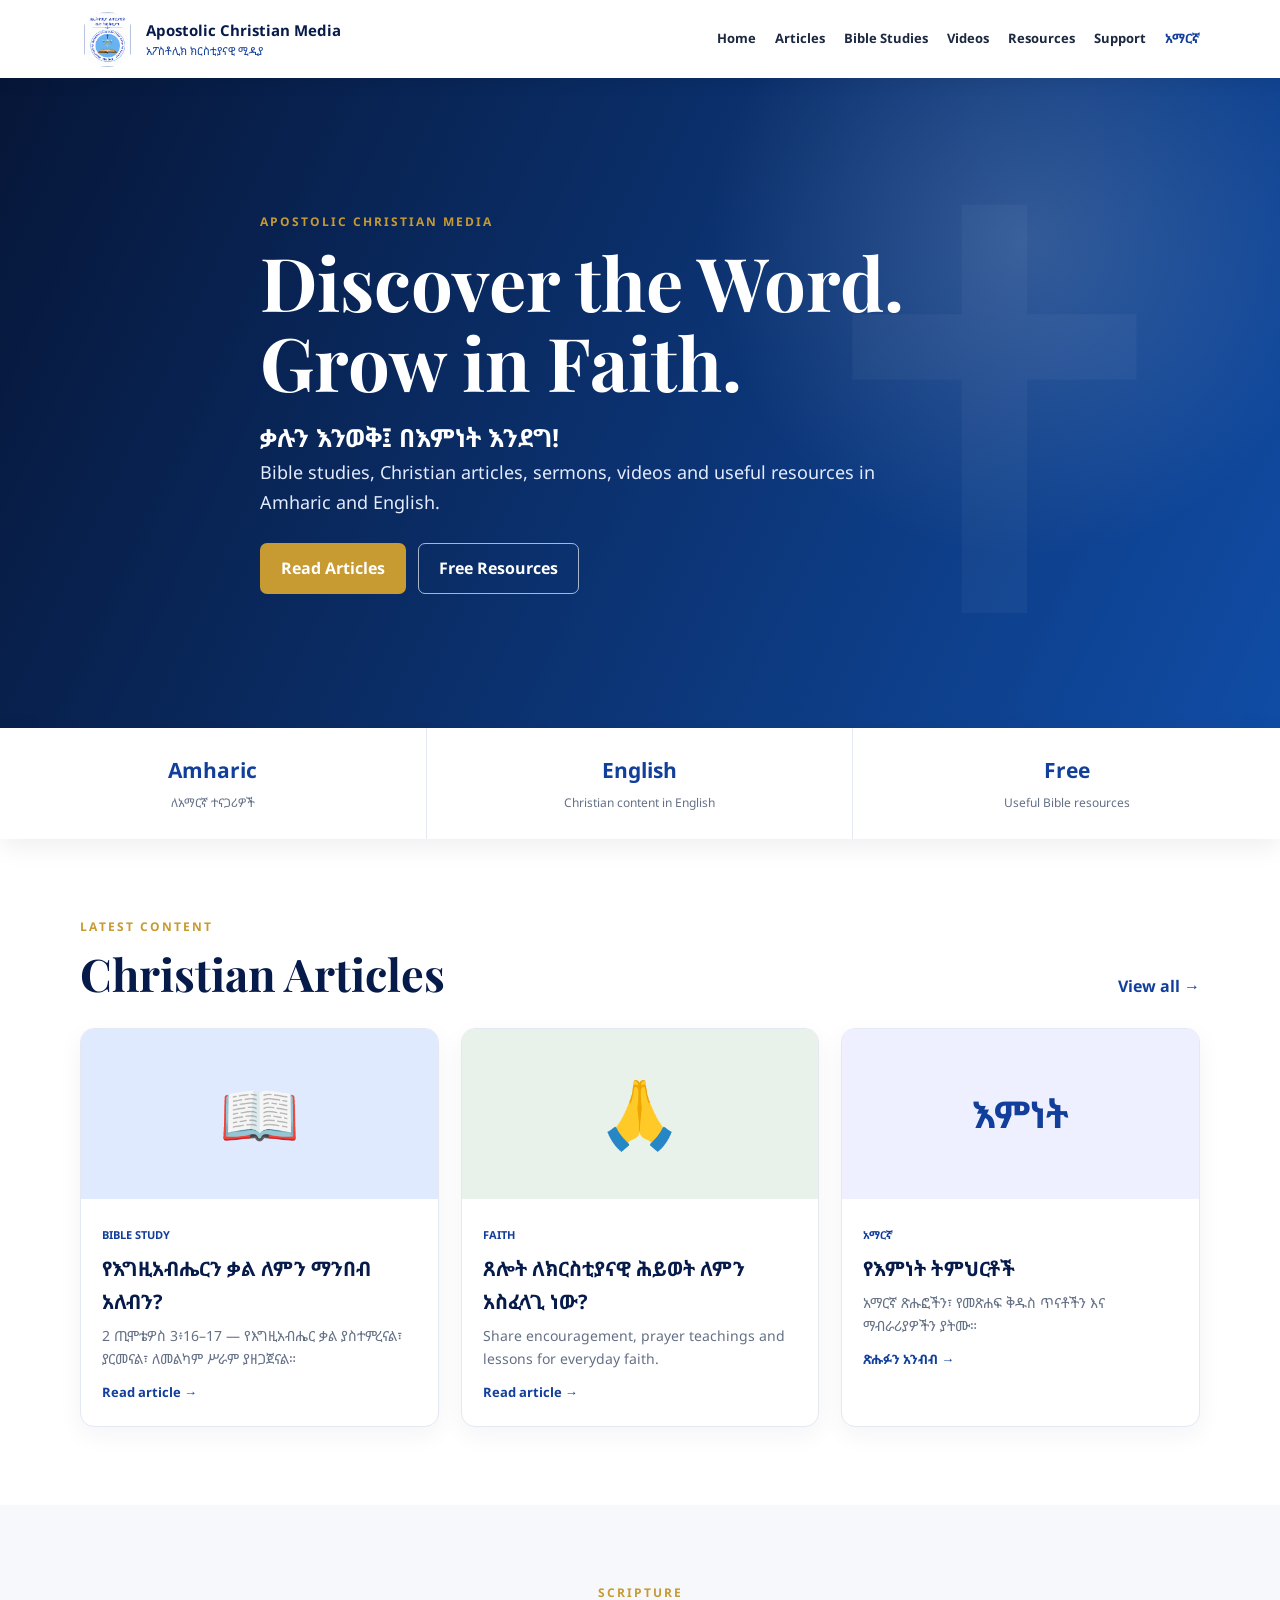
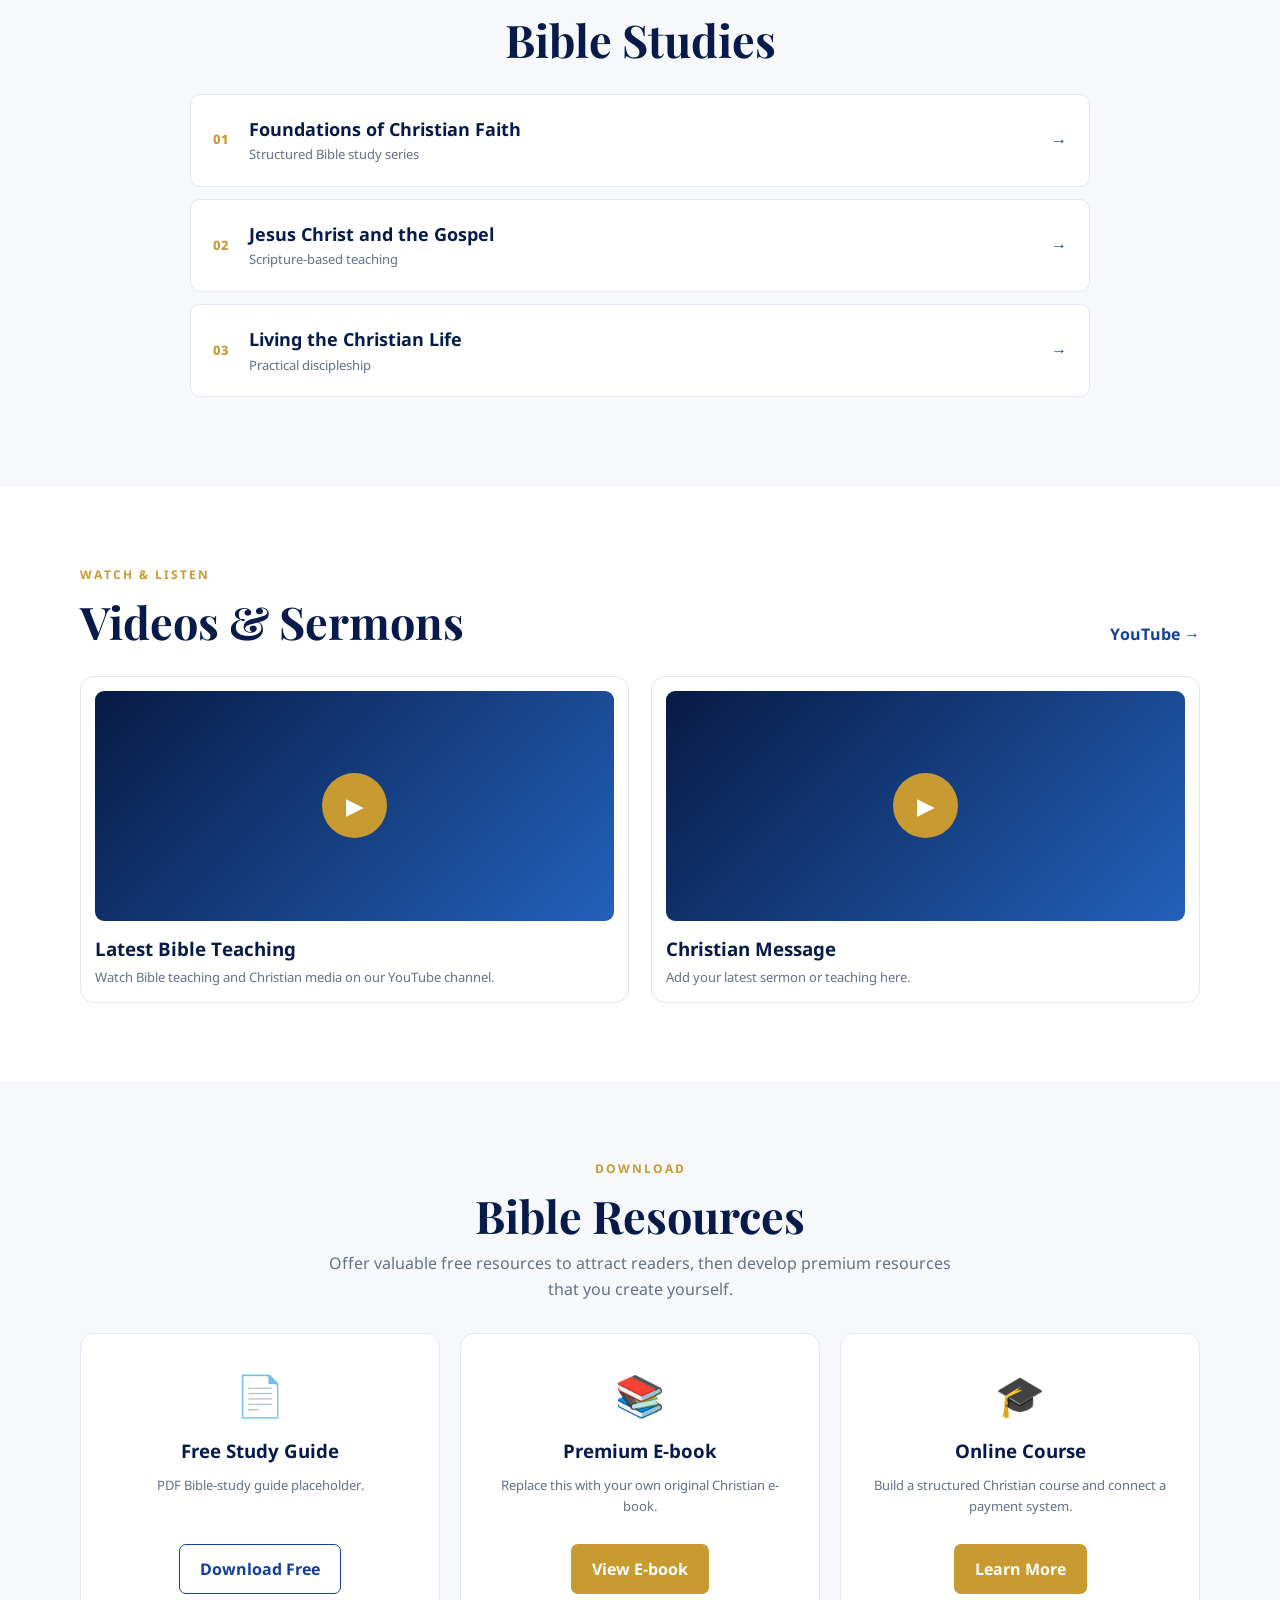
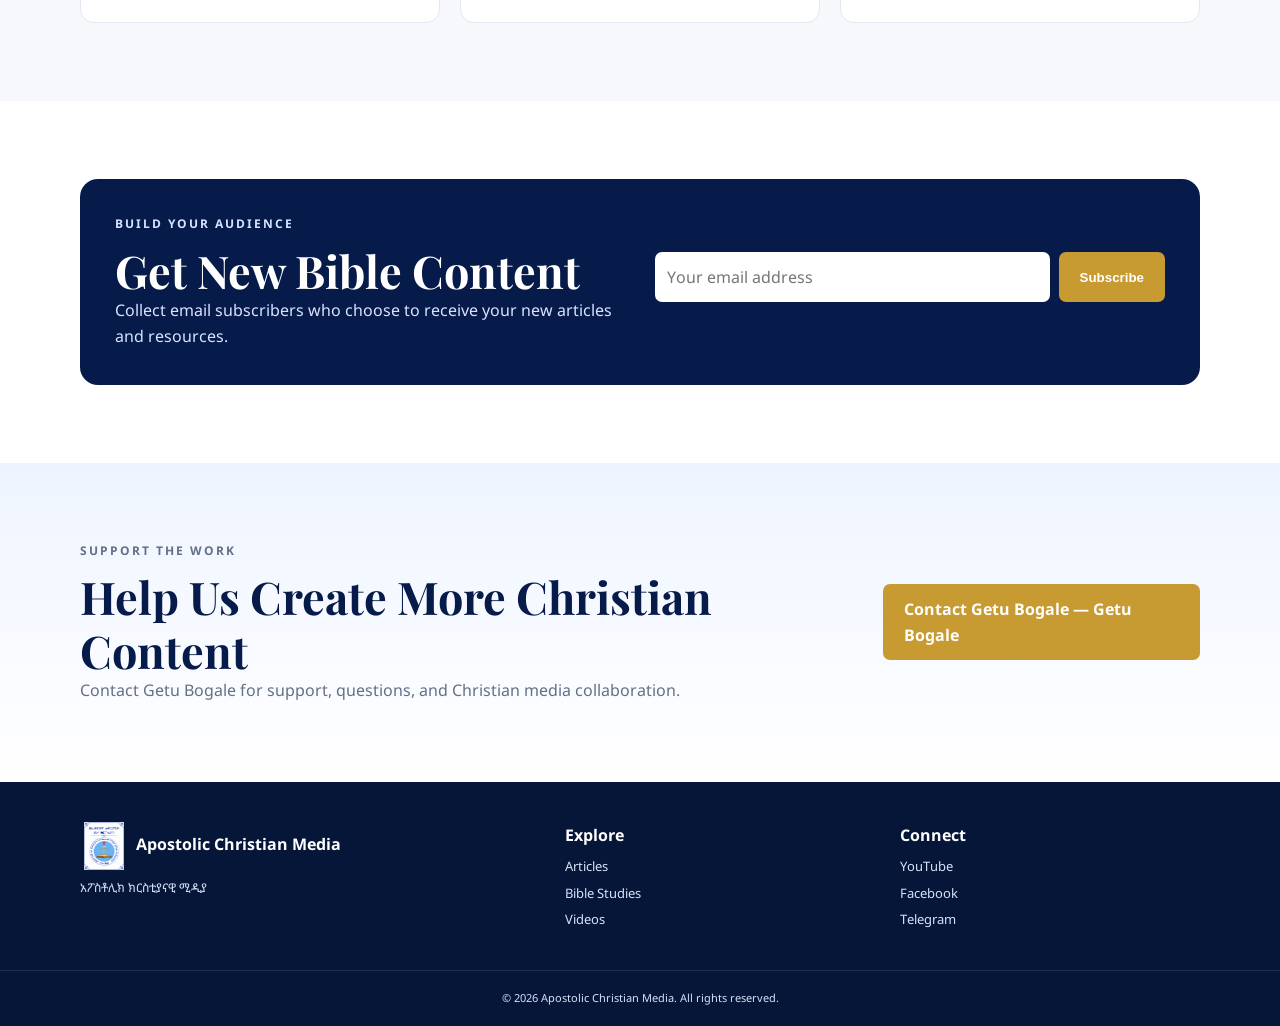
==== index.html @ f9a03802 "Update index.html" ====
<!DOCTYPE html>
<html lang="en">
<head>
  <meta charset="UTF-8">
  <meta name="viewport" content="width=device-width, initial-scale=1.0">
  <meta name="description" content="Apostolic Christian Media — Amharic and English Bible studies, Christian articles, sermons and resources.">
  <title>Apostolic Christian Media | አፖስቶሊክ ክርስቲያናዊ ሚዲያ</title>
  <link rel="stylesheet" href="style.css">
</head>
<body>
<header class="header">
  <div class="container nav-wrap">
    <a class="brand" href="#home">
      <img src="logo.png" alt="Apostolic Christian Media logo">
      <span><strong>Apostolic Christian Media</strong><small>አፖስቶሊክ ክርስቲያናዊ ሚዲያ</small></span>
    </a>
    <button class="menu-btn" aria-label="Open menu">☰</button>
    <nav class="nav">
      <a href="#home">Home</a>
      <a href="#articles">Articles</a>
      <a href="#studies">Bible Studies</a>
      <a href="#videos">Videos</a>
      <a href="#resources">Resources</a>
      <a href="#support">Support</a>
      <button id="langBtn" class="lang-btn">አማርኛ</button>
    </nav>
  </div>
</header>

<main>
<section id="home" class="hero">
  <div class="hero-shade"></div>
  <div class="container hero-content">
    <p class="eyebrow">APOSTOLIC CHRISTIAN MEDIA</p>
    <h1>Discover the Word.<br>Grow in Faith.</h1>
    <p class="amharic">ቃሉን እንወቅ፤ በእምነት እንደግ!</p>
    <p class="hero-text">Bible studies, Christian articles, sermons, videos and useful resources in Amharic and English.</p>
    <div class="buttons">
      <a class="btn primary" href="#articles">Read Articles</a>
      <a class="btn secondary" href="#resources">Free Resources</a>
    </div>
  </div>
</section>

<section class="stats">
  <div><strong>Amharic</strong><span>ለአማርኛ ተናጋሪዎች</span></div>
  <div><strong>English</strong><span>Christian content in English</span></div>
  <div><strong>Free</strong><span>Useful Bible resources</span></div>
</section>

<section id="articles" class="section">
  <div class="container">
    <div class="section-head">
      <div><p class="eyebrow">LATEST CONTENT</p><h2>Christian Articles</h2></div>
      <a href="#" class="text-link">View all →</a>
    </div>
    <div class="grid">
      <article class="content-card">
        <div class="thumb bible">📖</div>
        <div class="content-body"><span class="tag">Bible Study</span><h3>የእግዚአብሔርን ቃል ለምን ማንበብ አለብን?</h3>
<p>2 ጢሞቴዎስ 3፥16–17 — የእግዚአብሔር ቃል ያስተምረናል፣ ያርመናል፣ ለመልካም ሥራም ያዘጋጀናል።</p><a href="./article-word-of-god.html">Read article →</a></div>
      </article>
      <article class="content-card">
        <div class="thumb prayer">🙏</div>
        <div class="content-body"><span class="tag">Faith</span><h3>ጸሎት ለክርስቲያናዊ ሕይወት ለምን አስፈላጊ ነው?</h3><p>Share encouragement, prayer teachings and lessons for everyday faith.</p><a href="#">Read article →</a></div>
      </article>
      <article class="content-card">
        <div class="thumb amharic">እምነት</div>
        <div class="content-body"><span class="tag">አማርኛ</span><h3>የእምነት ትምህርቶች</h3><p>አማርኛ ጽሑፎችን፣ የመጽሐፍ ቅዱስ ጥናቶችን እና ማብራሪያዎችን ያትሙ።</p><a href="./article-prayer.html">ጽሑፉን አንብብ →</a></div>
      </article>
    </div>
  </div>
</section>

<section id="studies" class="section light">
  <div class="container">
    <p class="eyebrow center">SCRIPTURE</p>
    <h2 class="center">Bible Studies</h2>
    <div class="study-list">
      <a class="study" href="#"><span>01</span><div><h3>Foundations of Christian Faith</h3><p>Structured Bible study series</p></div><b>→</b></a>
      <a class="study" href="#"><span>02</span><div><h3>Jesus Christ and the Gospel</h3><p>Scripture-based teaching</p></div><b>→</b></a>
      <a class="study" href="#"><span>03</span><div><h3>Living the Christian Life</h3><p>Practical discipleship</p></div><b>→</b></a>
    </div>
  </div>
</section>

<section id="videos" class="section">
  <div class="container">
    <div class="section-head"><div><p class="eyebrow">WATCH & LISTEN</p><h2>Videos & Sermons</h2></div><a class="text-link" href="https://www.youtube.com/@belangobeala" target="_blank" rel="noopener noreferrer">YouTube →</a></div>
    <div class="video-grid">
      <article class="video-card"><div class="video-placeholder"><span>▶</span></div><h3>Latest Bible Teaching</h3><p>Watch Bible teaching and Christian media on our YouTube channel.</p></article>
      <article class="video-card"><div class="video-placeholder"><span>▶</span></div><h3>Christian Message</h3><p>Add your latest sermon or teaching here.</p></article>
    </div>
  </div>
</section>

<section id="resources" class="section light">
  <div class="container">
    <p class="eyebrow center">DOWNLOAD</p>
    <h2 class="center">Bible Resources</h2>
    <p class="center intro">Offer valuable free resources to attract readers, then develop premium resources that you create yourself.</p>
    <div class="resource-grid">
      <article class="resource"><span>📄</span><h3>Free Study Guide</h3><p>PDF Bible-study guide placeholder.</p><a class="btn outline" href="#">Download Free</a></article>
      <article class="resource"><span>📚</span><h3>Premium E-book</h3><p>Replace this with your own original Christian e-book.</p><a class="btn primary" href="#">View E-book</a></article>
      <article class="resource"><span>🎓</span><h3>Online Course</h3><p>Build a structured Christian course and connect a payment system.</p><a class="btn primary" href="#">Learn More</a></article>
    </div>
  </div>
</section>

<section class="section newsletter">
  <div class="container newsletter-box">
    <div><p class="eyebrow">BUILD YOUR AUDIENCE</p><h2>Get New Bible Content</h2><p>Collect email subscribers who choose to receive your new articles and resources.</p></div>
    <form onsubmit="subscribe(event)"><input type="email" placeholder="Your email address" required><button class="btn primary">Subscribe</button><small id="subMsg"></small></form>
  </div>
</section>

<section id="support" class="section support">
  <div class="container support-box">
    <div>
      <p class="eyebrow">SUPPORT THE WORK</p>
      <h2>Help Us Create More Christian Content</h2>
      <p>Contact Getu Bogale for support, questions, and Christian media collaboration.</p>
    </div>
    <a class="btn primary" href="mailto:getbog08@gmail.com">Contact Getu Bogale — Getu Bogale</a>
  </div>
</section>
</main>

<footer>
  <div class="container footer-grid">
    <div><img src="logo.png" alt=""><strong>Apostolic Christian Media</strong><p>አፖስቶሊክ ክርስቲያናዊ ሚዲያ</p></div>
    <div><h4>Explore</h4><a href="#articles">Articles</a><a href="#studies">Bible Studies</a><a href="#videos">Videos</a></div>
    <div><h4>Connect</h4><a href="https://www.youtube.com/@belangobeala" target="_blank" rel="noopener noreferrer">YouTube</a><a href="#">Facebook</a><a href="https://t.me/getubogale2" target="_blank" rel="noopener noreferrer">Telegram</a></div>
  </div>
  <div class="copyright">© 2026 Apostolic Christian Media. All rights reserved.</div>
</footer>

<script>
const menuBtn=document.querySelector('.menu-btn'),nav=document.querySelector('.nav');
menuBtn.addEventListener('click',()=>nav.classList.toggle('open'));
document.querySelectorAll('.nav a').forEach(a=>a.addEventListener('click',()=>nav.classList.remove('open')));
document.getElementById('langBtn').addEventListener('click',function(){document.body.classList.toggle('amharic-mode');this.textContent=this.textContent==='አማርኛ'?'English':'አማርኛ';});
function subscribe(e){e.preventDefault();document.getElementById('subMsg').textContent='Connect this form to your email service before publishing.';}
</script>
</body>
</html>
---- style.css ----
@import url('https://fonts.googleapis.com/css2?family=Noto+Sans+Ethiopic:wght@400;600;700&family=Playfair+Display:wght@600;700&display=swap');
:root{--blue:#123f9b;--deep:#071b4b;--gold:#c79a32;--cream:#f7f8fc;--text:#1c2940;--muted:#647086}
*{box-sizing:border-box;margin:0;padding:0}html{scroll-behavior:smooth}
body{font-family:'Noto Sans Ethiopic',Arial,sans-serif;color:var(--text);line-height:1.65;background:#fff}
a{text-decoration:none;color:inherit}.container{width:min(1120px,92%);margin:auto}
.header{position:sticky;top:0;z-index:30;background:rgba(255,255,255,.97);box-shadow:0 2px 18px rgba(0,0,0,.08)}
.nav-wrap{min-height:78px;display:flex;align-items:center;justify-content:space-between;gap:20px}.brand{display:flex;align-items:center;gap:11px}
.brand img{width:55px;height:55px;object-fit:contain;border-radius:50%}.brand strong{display:block;color:var(--deep);font-size:15px}.brand small{display:block;color:var(--blue);font-size:11px}
.nav{display:flex;align-items:center;gap:19px;font-size:13px;font-weight:700}.nav a:hover{color:var(--blue)}
.menu-btn,.lang-btn{background:none;border:0;cursor:pointer;font:inherit}.menu-btn{display:none;font-size:27px;color:var(--deep)}.lang-btn{color:var(--blue)}
.hero{min-height:650px;display:flex;align-items:center;position:relative;background:linear-gradient(115deg,#061638,#104ca5);overflow:hidden;color:#fff}
.hero:after{content:'✝';position:absolute;right:4%;bottom:-130px;font-size:560px;color:rgba(255,255,255,.035)}
.hero-shade{position:absolute;inset:0;background:radial-gradient(circle at 80% 25%,rgba(255,255,255,.16),transparent 28%)}
.hero-content{position:relative;z-index:2;padding:90px 0;max-width:760px}.eyebrow{font-size:12px;letter-spacing:2px;font-weight:700;color:var(--gold);margin-bottom:9px}
.hero h1{font-family:'Playfair Display',serif;font-size:clamp(42px,7vw,74px);line-height:1.08;margin:10px 0 15px}.hero .amharic{font-size:25px;font-weight:700}.hero-text{font-size:18px;color:#e4ecff;max-width:650px}
.buttons{display:flex;gap:12px;flex-wrap:wrap;margin-top:26px}.btn{display:inline-block;padding:11px 20px;border-radius:7px;border:1px solid transparent;font-weight:700;cursor:pointer}.primary{background:var(--gold);color:#fff}.secondary{border-color:rgba(255,255,255,.65);color:#fff}.outline{border-color:var(--blue);color:var(--blue)}
.stats{display:grid;grid-template-columns:repeat(3,1fr);background:#fff;box-shadow:0 7px 25px rgba(0,0,0,.07);position:relative;z-index:3}.stats div{text-align:center;padding:25px;border-right:1px solid #e5e9f1}.stats div:last-child{border:0}.stats strong{display:block;color:var(--blue);font-size:21px}.stats span{font-size:12px;color:var(--muted)}
.section{padding:78px 0}.section.light{background:var(--cream)}.section h2{font-family:'Playfair Display',serif;color:var(--deep);font-size:clamp(31px,4vw,45px);line-height:1.2}.center{text-align:center}.section-head{display:flex;justify-content:space-between;align-items:end;gap:20px;margin-bottom:28px}.text-link{color:var(--blue);font-weight:700}
.grid{display:grid;grid-template-columns:repeat(3,1fr);gap:22px}.content-card{border:1px solid #e3e8f2;border-radius:14px;overflow:hidden;background:#fff;box-shadow:0 8px 25px rgba(13,39,83,.05)}.thumb{height:170px;display:grid;place-items:center;font-size:65px;background:#dfeaff}.thumb.prayer{background:#e8f2ea}.thumb.amharic{background:#eef0ff;color:var(--blue);font-size:37px;font-weight:700}.content-body{padding:21px}.tag{font-size:11px;color:var(--blue);font-weight:700;text-transform:uppercase}.content-body h3{color:var(--deep);font-size:20px;margin:6px 0}.content-body p{color:var(--muted);font-size:14px}.content-body a{display:inline-block;margin-top:12px;color:var(--blue);font-weight:700;font-size:13px}
.study-list{max-width:900px;margin:28px auto 0}.study{display:flex;align-items:center;gap:20px;background:#fff;padding:20px 22px;border-radius:10px;margin:12px 0;border:1px solid #e3e8f2}.study>span{font-size:13px;color:var(--gold);font-weight:800}.study div{flex:1}.study h3{color:var(--deep);font-size:18px}.study p{font-size:13px;color:var(--muted)}.study b{color:var(--blue)}
.video-grid{display:grid;grid-template-columns:repeat(2,1fr);gap:22px;margin-top:10px}.video-card{border:1px solid #e2e7ef;border-radius:14px;padding:14px}.video-placeholder{height:230px;border-radius:9px;background:linear-gradient(135deg,#081a45,#2361ba);display:grid;place-items:center}.video-placeholder span{width:65px;height:65px;border-radius:50%;background:var(--gold);display:grid;place-items:center;color:#fff;font-size:23px}.video-card h3{margin:13px 0 2px;color:var(--deep)}.video-card p{font-size:13px;color:var(--muted)}
.intro{max-width:650px;margin:8px auto 30px;color:var(--muted)}.resource-grid{display:grid;grid-template-columns:repeat(3,1fr);gap:20px}.resource{background:#fff;border:1px solid #e3e8f2;border-radius:14px;padding:28px;text-align:center}.resource>span{font-size:40px}.resource h3{color:var(--deep);margin:8px 0}.resource p{font-size:13px;color:var(--muted);min-height:55px}.resource .btn{margin-top:14px}
.newsletter{background:#fff}.newsletter-box{background:var(--deep);color:#fff;border-radius:18px;padding:35px;display:grid;grid-template-columns:1fr 1fr;gap:30px;align-items:center}.newsletter-box h2{color:#fff}.newsletter-box p{color:#d8e3ff}.newsletter-box form{display:grid;grid-template-columns:1fr auto;gap:9px}.newsletter-box input{padding:12px;border:0;border-radius:7px;font:inherit}.newsletter-box small{grid-column:1/-1;color:#f0d48b}
.support{background:linear-gradient(180deg,#eef4ff,#fff)}.support-box{display:flex;align-items:center;justify-content:space-between;gap:25px}.support-box p{max-width:720px;color:var(--muted)}
footer{background:#061638;color:#d7e2fa;padding-top:40px}.footer-grid{display:grid;grid-template-columns:1.5fr 1fr 1fr;gap:35px;padding-bottom:35px}.footer-grid img{width:48px;height:48px;object-fit:contain;vertical-align:middle;margin-right:8px}.footer-grid strong{color:#fff}.footer-grid p{font-size:12px;margin-top:8px}.footer-grid h4{color:#fff;margin-bottom:8px}.footer-grid a{display:block;font-size:13px;margin:5px 0}.copyright{text-align:center;border-top:1px solid rgba(255,255,255,.1);padding:18px;font-size:11px}
@media(max-width:820px){.menu-btn{display:block}.nav{display:none;position:absolute;top:78px;left:0;right:0;background:#fff;padding:18px 4%;flex-direction:column;align-items:flex-start;box-shadow:0 10px 20px rgba(0,0,0,.08)}.nav.open{display:flex}.grid,.resource-grid{grid-template-columns:1fr}.video-grid{grid-template-columns:1fr}.stats{grid-template-columns:1fr}.stats div{border-right:0;border-bottom:1px solid #e5e9f1}.newsletter-box{grid-template-columns:1fr}.support-box{flex-direction:column;align-items:flex-start}.footer-grid{grid-template-columns:1fr 1fr}.hero{min-height:590px}}
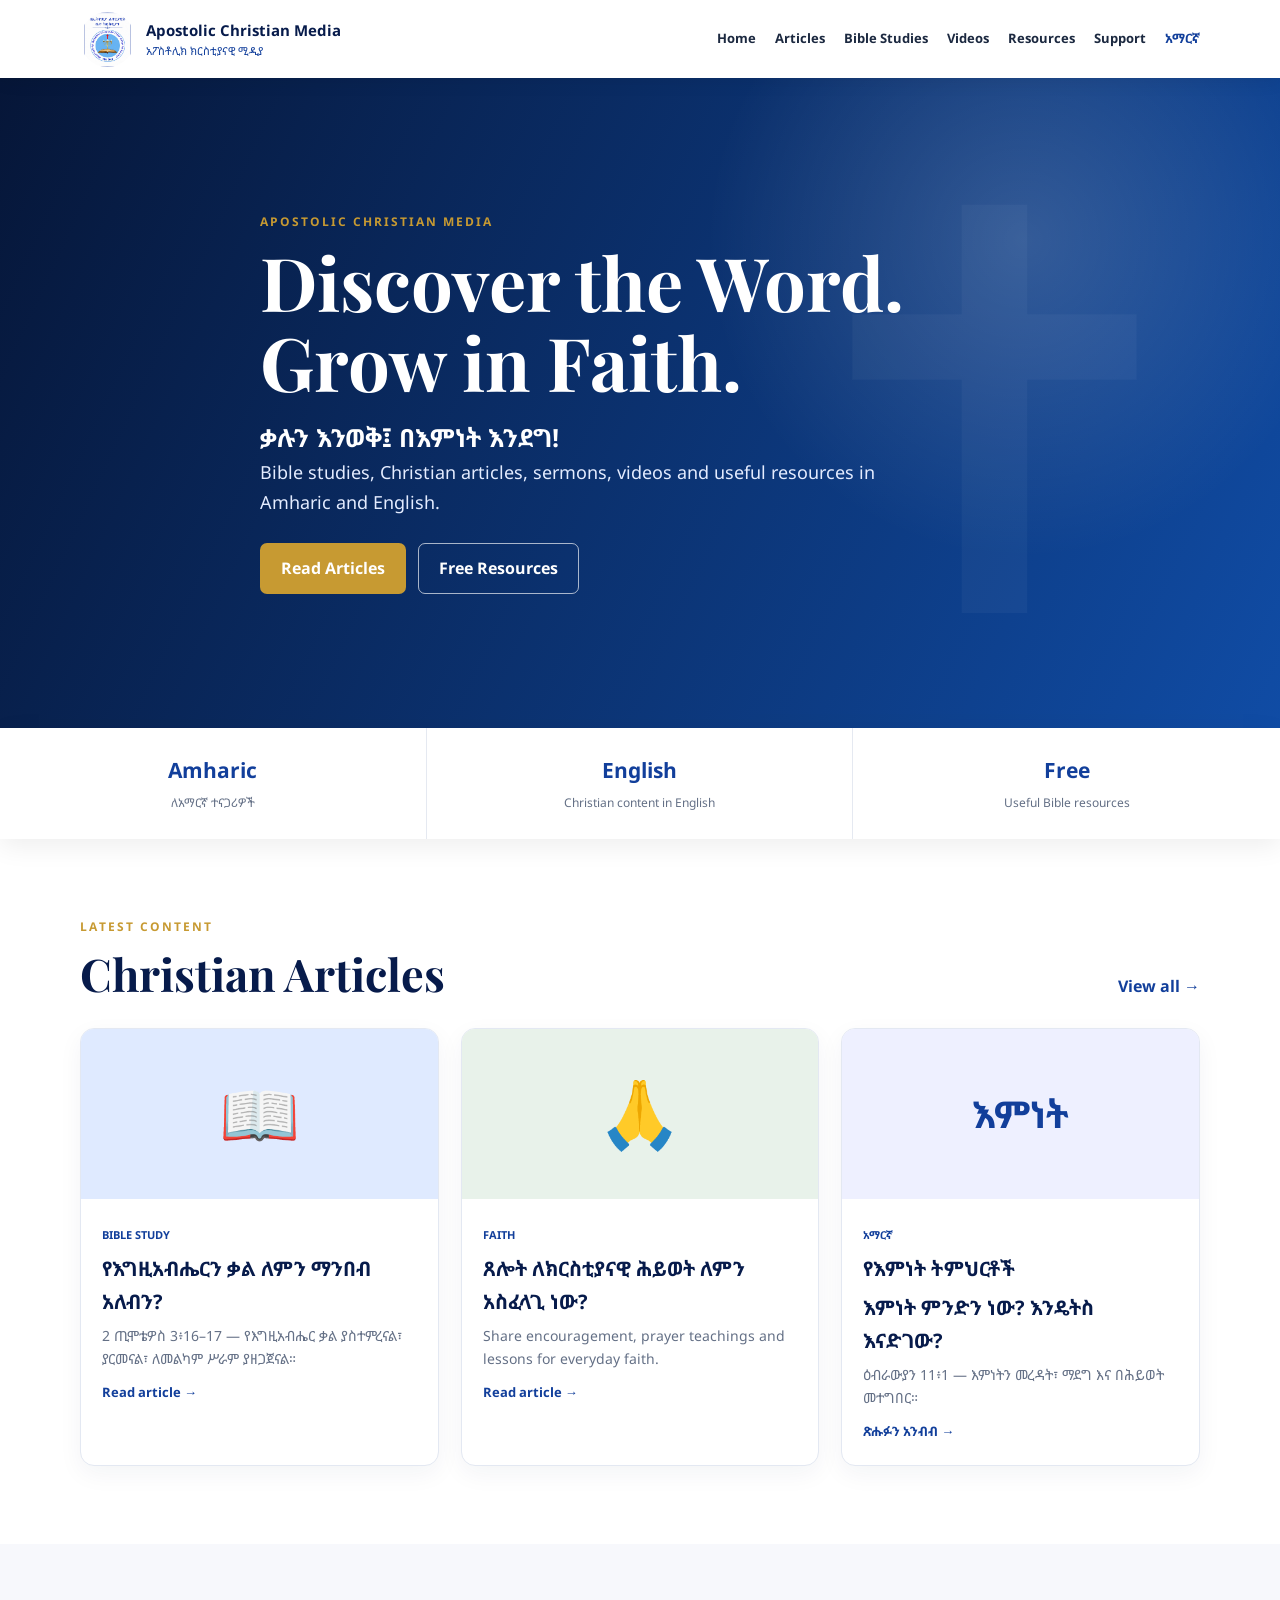
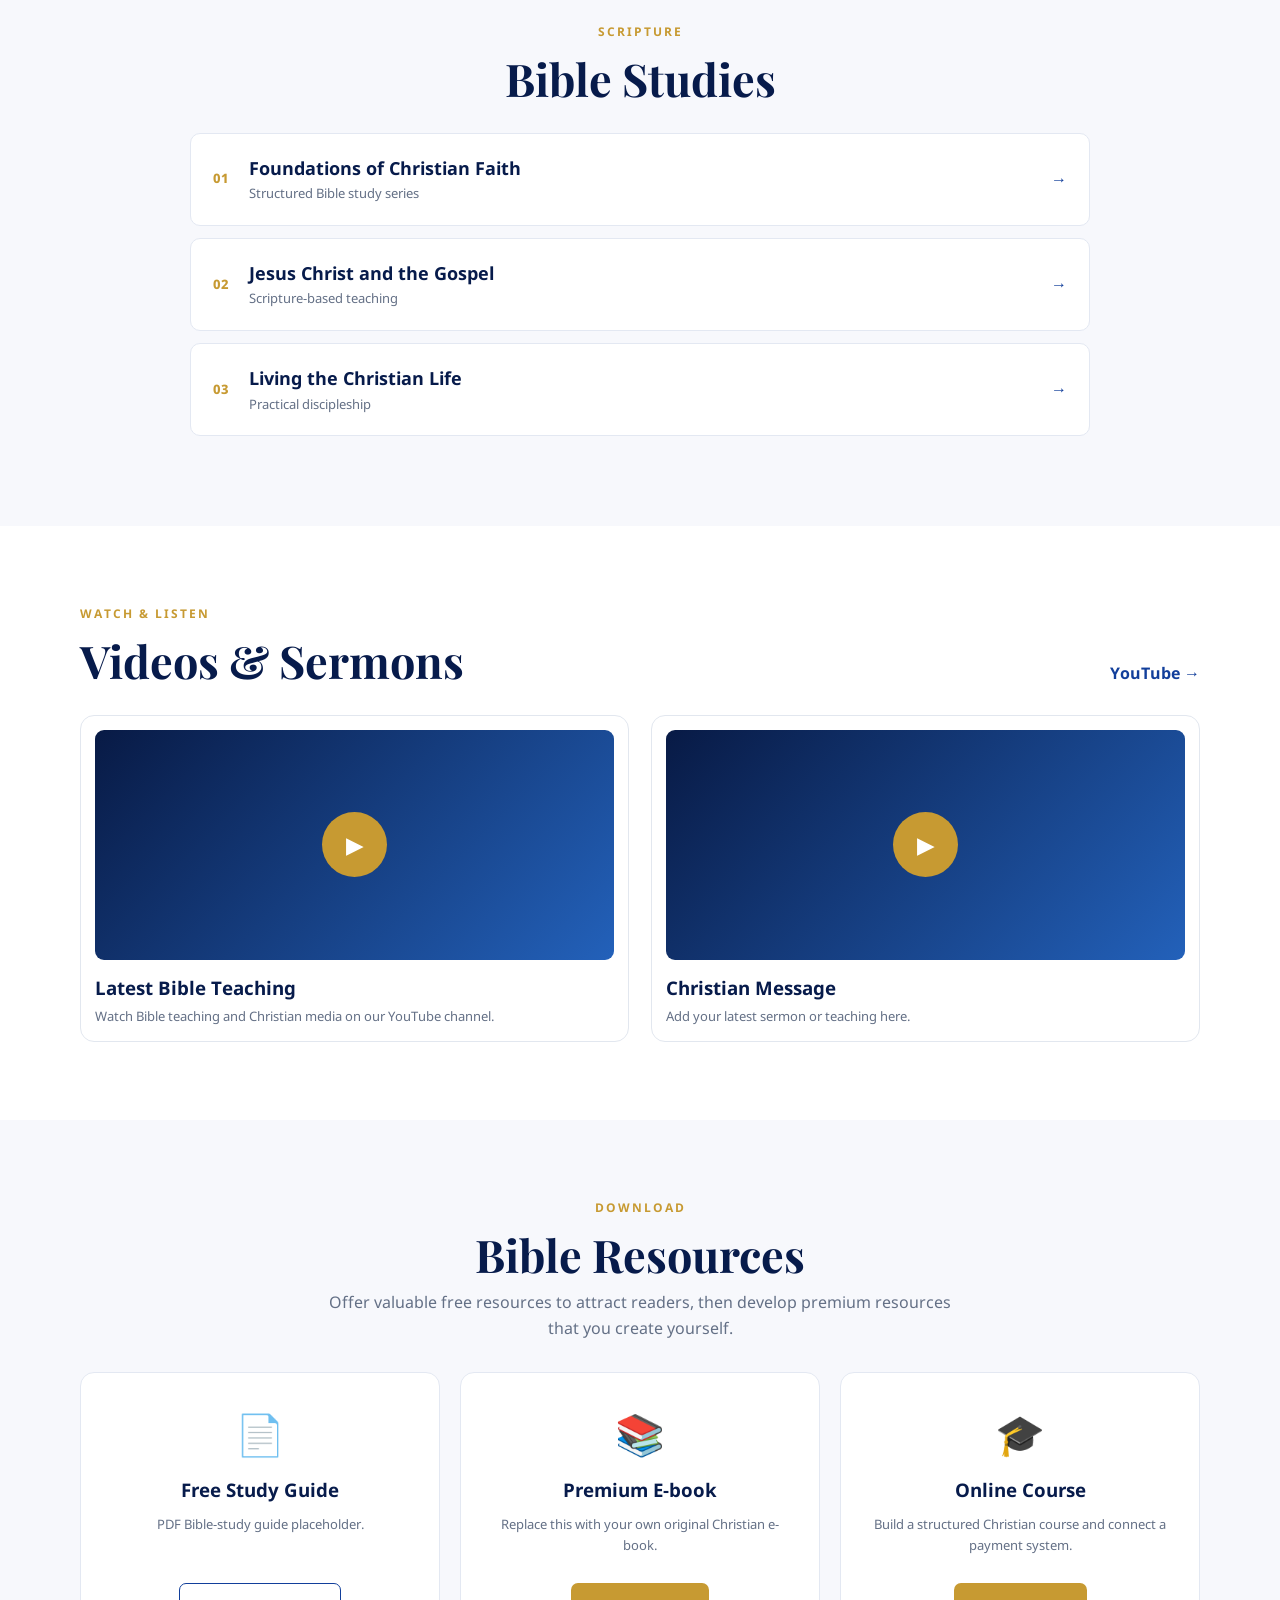
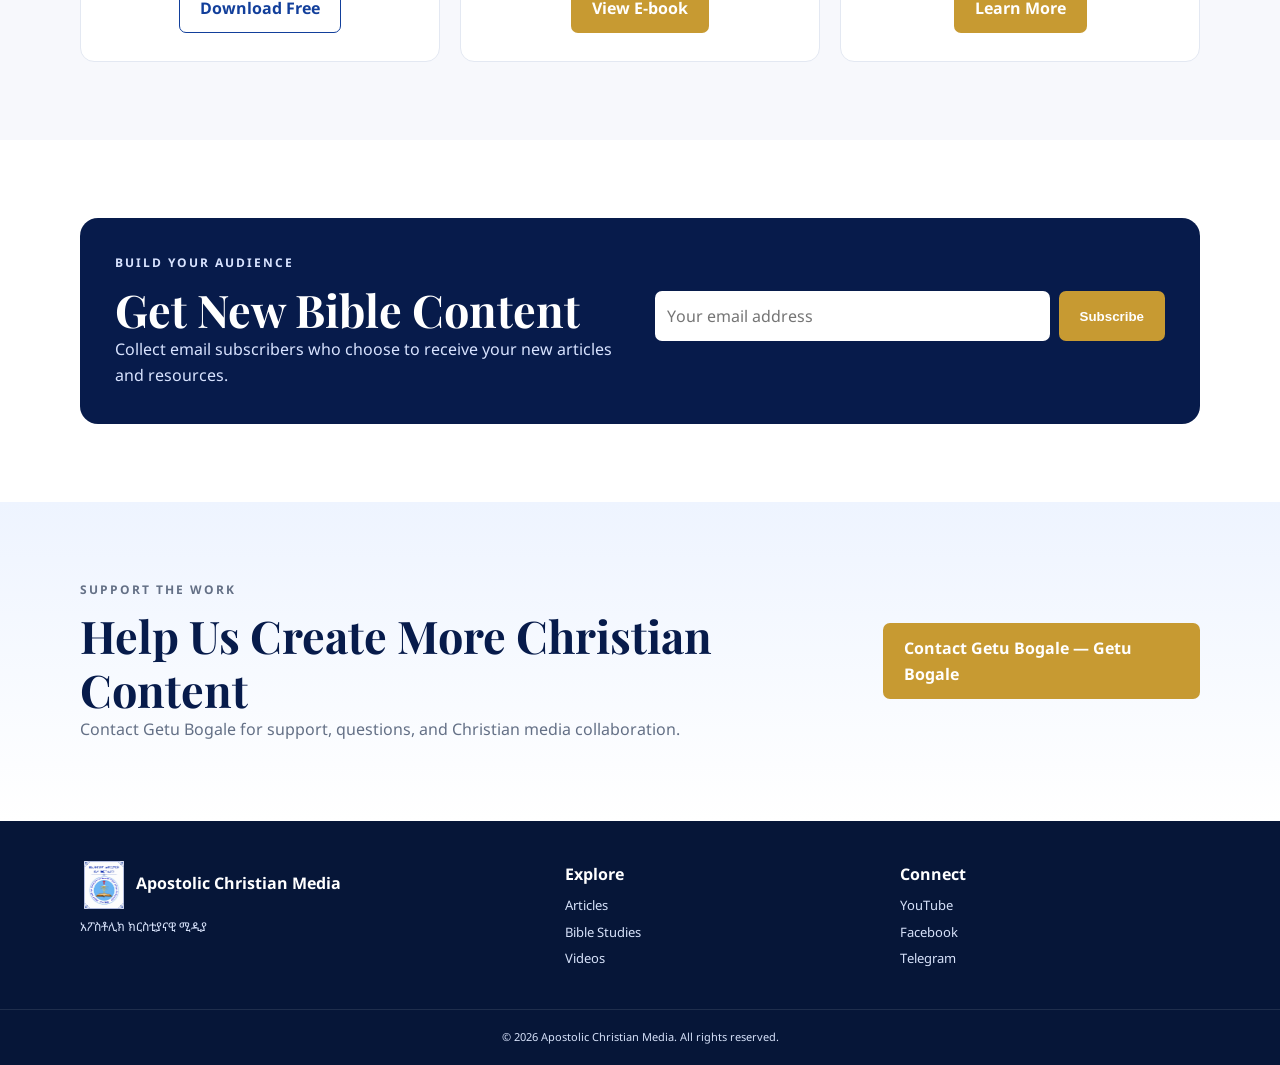
==== commit 361e29f5: "Update index.html" ====
--- a/index.html
+++ b/index.html
@@ -66,7 +66,7 @@
       </article>
       <article class="content-card">
         <div class="thumb amharic">እምነት</div>
-        <div class="content-body"><span class="tag">አማርኛ</span><h3>የእምነት ትምህርቶች</h3><p>አማርኛ ጽሑፎችን፣ የመጽሐፍ ቅዱስ ጥናቶችን እና ማብራሪያዎችን ያትሙ።</p><a href="./article-prayer.html">ጽሑፉን አንብብ →</a></div>
+        <div class="content-body"><span class="tag">አማርኛ</span><h3>የእምነት ትምህርቶች</h3><h3>እምነት ምንድን ነው? እንዴትስ እናድገው?</h3><p>ዕብራውያን 11፥1 — እምነትን መረዳት፣ ማደግ እና በሕይወት መተግበር።</p><a href="./article-faith.html">ጽሑፉን አንብብ →</a></div>
       </article>
     </div>
   </div>
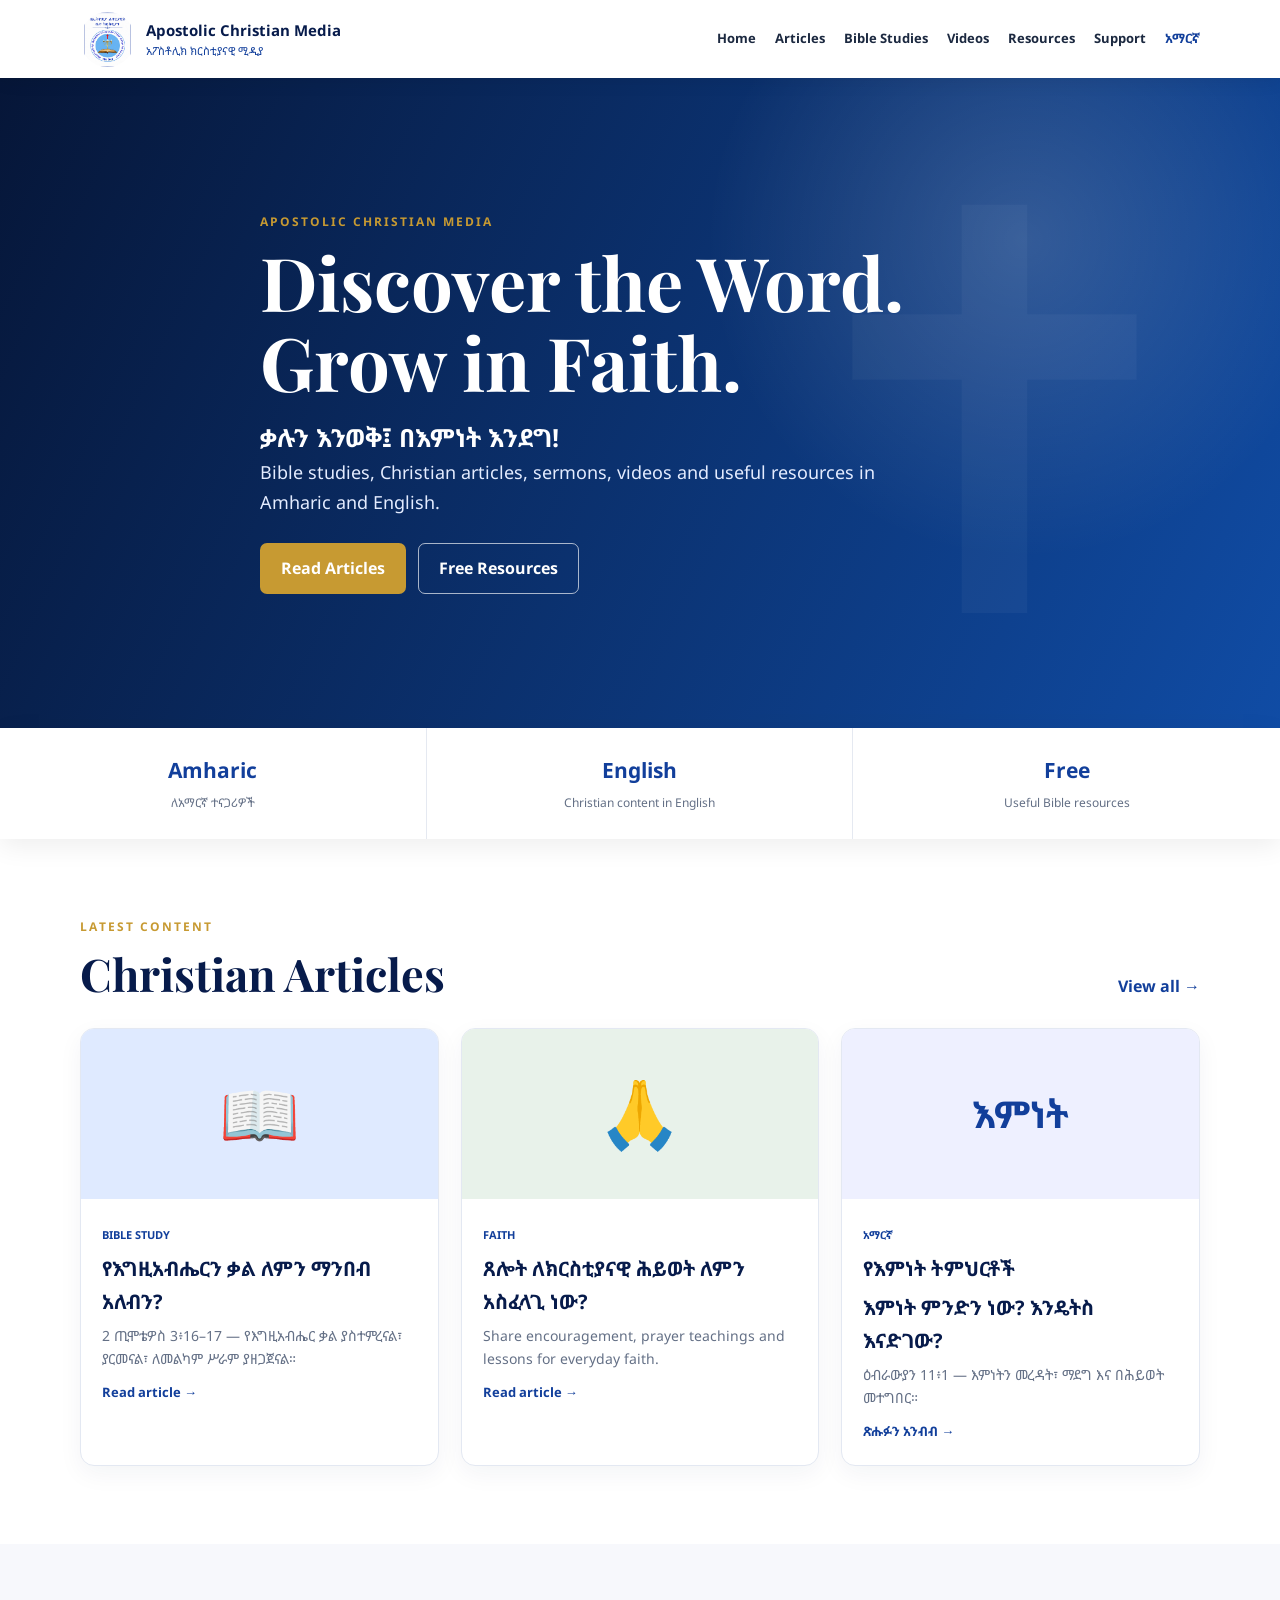
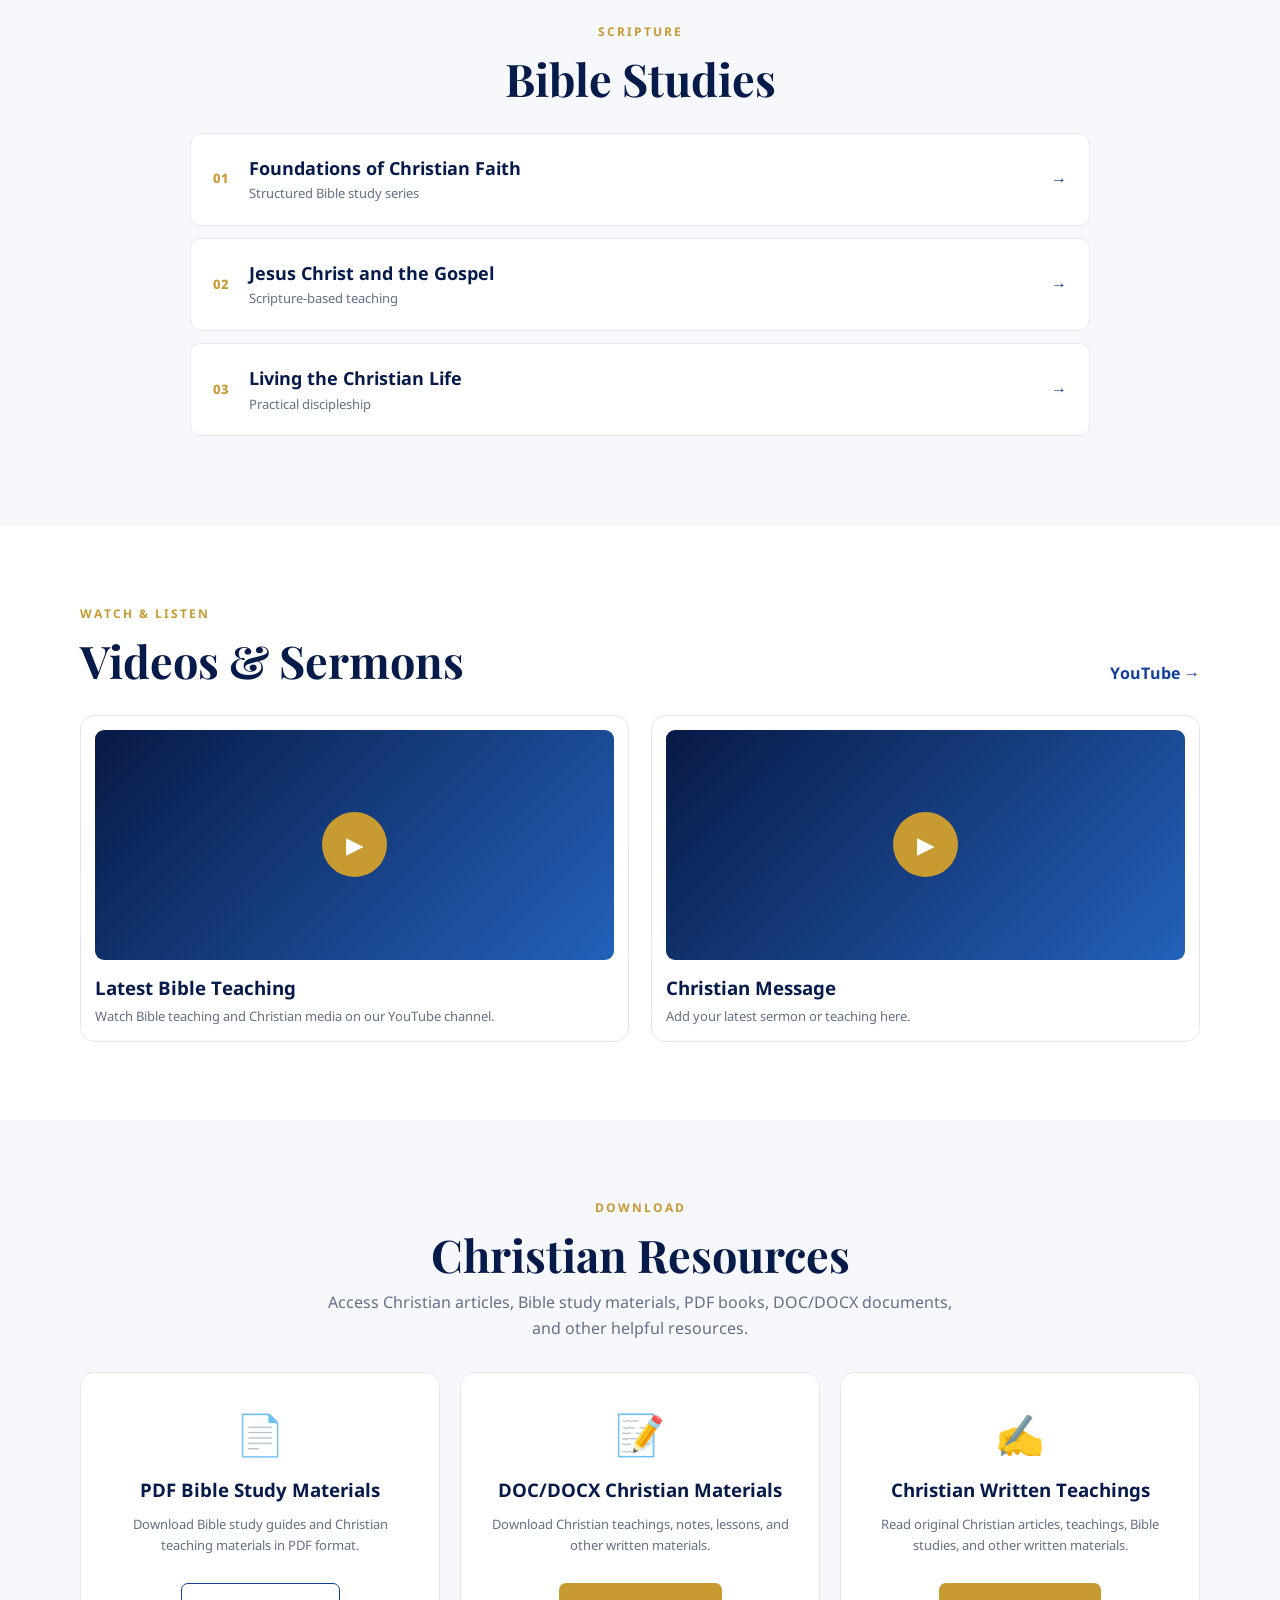
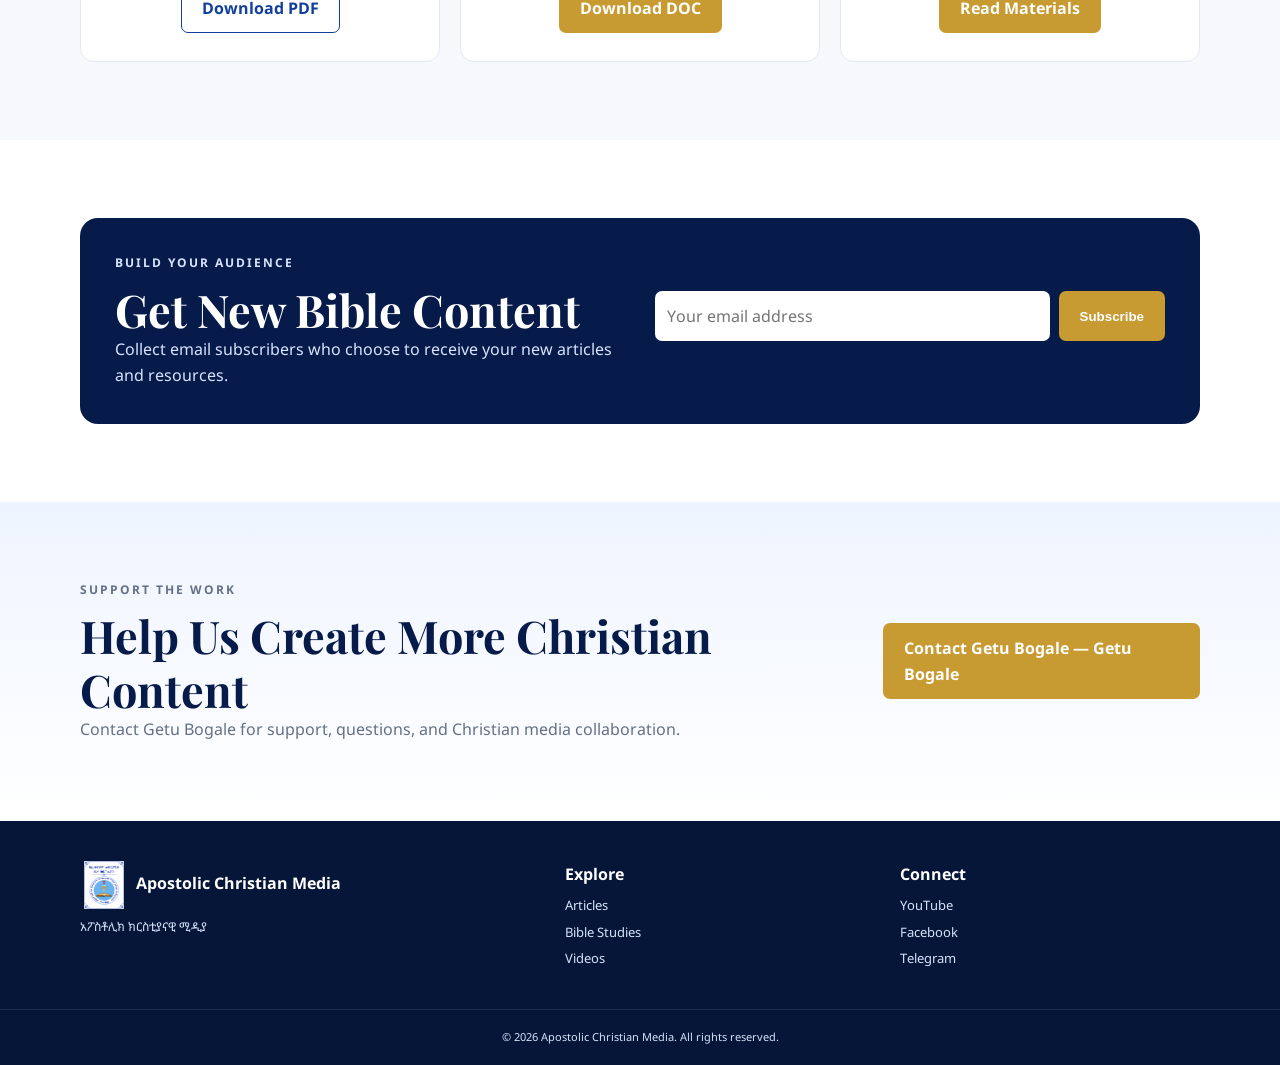
==== commit 04c45e29: "Update index.html" ====
--- a/index.html
+++ b/index.html
@@ -77,9 +77,9 @@
     <p class="eyebrow center">SCRIPTURE</p>
     <h2 class="center">Bible Studies</h2>
     <div class="study-list">
-      <a class="study" href="#"><span>01</span><div><h3>Foundations of Christian Faith</h3><p>Structured Bible study series</p></div><b>→</b></a>
-      <a class="study" href="#"><span>02</span><div><h3>Jesus Christ and the Gospel</h3><p>Scripture-based teaching</p></div><b>→</b></a>
-      <a class="study" href="#"><span>03</span><div><h3>Living the Christian Life</h3><p>Practical discipleship</p></div><b>→</b></a>
+      <a class="study" href="./bible-study-faith.html"><span>01</span><div><h3>Foundations of Christian Faith</h3><p>Structured Bible study series</p></div><b>→</b></a>
+      <a class="study" href="./bible-study-jesus.html"><span>02</span><div><h3>Jesus Christ and the Gospel</h3><p>Scripture-based teaching</p></div><b>→</b></a>
+      <a class="study" href="./bible-study-christian-life.html"><span>03</span><div><h3>Living the Christian Life</h3><p>Practical discipleship</p></div><b>→</b></a>
     </div>
   </div>
 </section>
@@ -97,12 +97,12 @@
 <section id="resources" class="section light">
   <div class="container">
     <p class="eyebrow center">DOWNLOAD</p>
-    <h2 class="center">Bible Resources</h2>
-    <p class="center intro">Offer valuable free resources to attract readers, then develop premium resources that you create yourself.</p>
+    <h2 class="center">Christian Resources</h2>
+    <p class="center intro">Access Christian articles, Bible study materials, PDF books, DOC/DOCX documents, and other helpful resources.</p>
     <div class="resource-grid">
-      <article class="resource"><span>📄</span><h3>Free Study Guide</h3><p>PDF Bible-study guide placeholder.</p><a class="btn outline" href="#">Download Free</a></article>
-      <article class="resource"><span>📚</span><h3>Premium E-book</h3><p>Replace this with your own original Christian e-book.</p><a class="btn primary" href="#">View E-book</a></article>
-      <article class="resource"><span>🎓</span><h3>Online Course</h3><p>Build a structured Christian course and connect a payment system.</p><a class="btn primary" href="#">Learn More</a></article>
+      <article class="resource"><span>📄</span><h3>PDF Bible Study Materials</h3><p>Download Bible study guides and Christian teaching materials in PDF format.</p><a class="btn outline" href="#">Download PDF</a></article>
+      <article class="resource"><span>📝</span><h3>DOC/DOCX Christian Materials</h3><p>Download Christian teachings, notes, lessons, and other written materials.</p><a class="btn primary" href="#">Download DOC</a></article>
+      <article class="resource"><span>✍️</span><h3>Christian Written Teachings</h3><p>Read original Christian articles, teachings, Bible studies, and other written materials.</p><a class="btn primary" href="#">Read Materials</a></article>
     </div>
   </div>
 </section>
